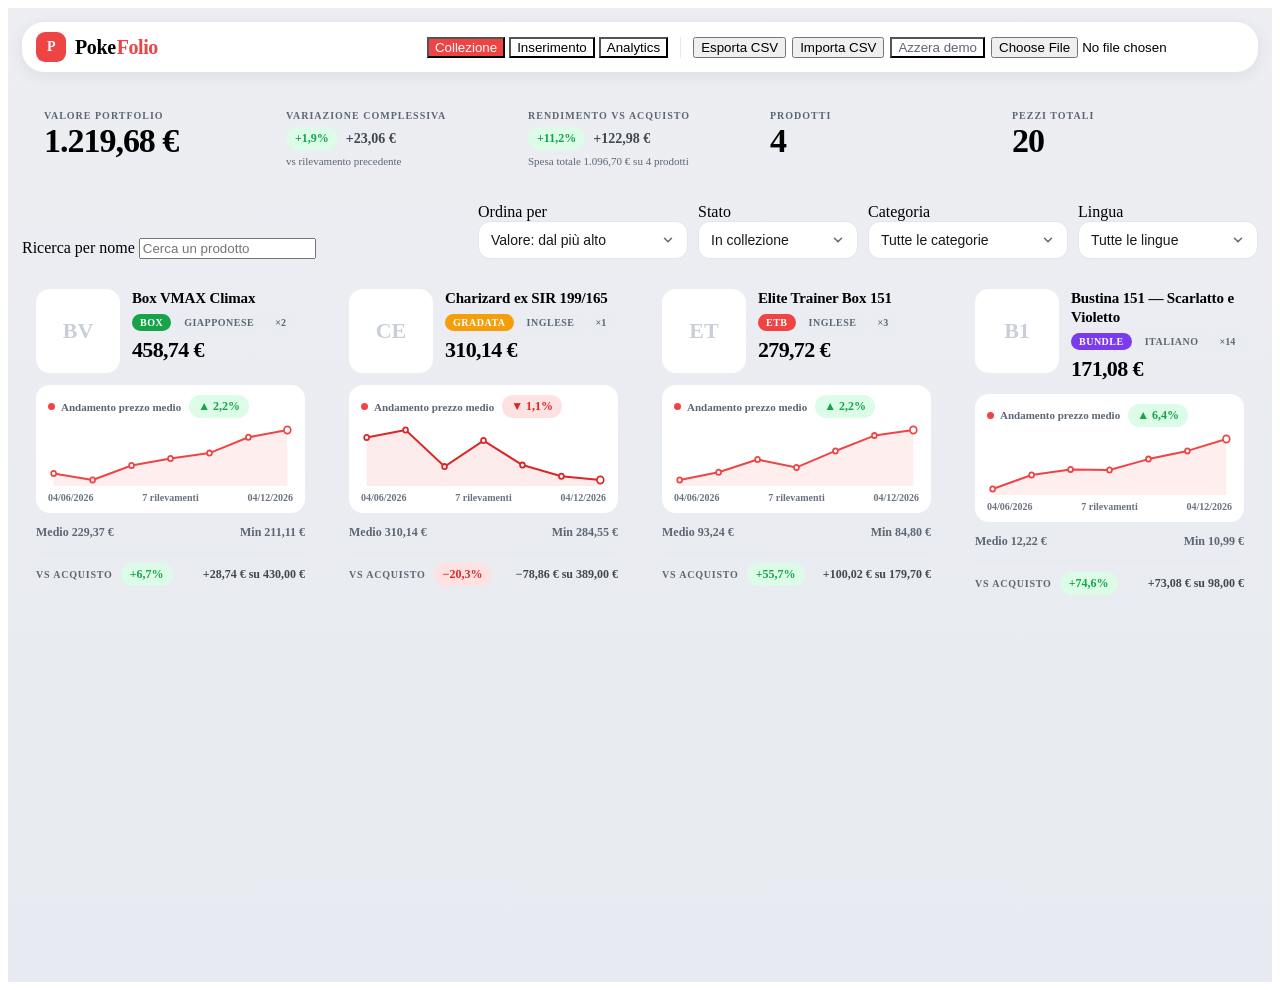
==== index.html @ 28021597 "Rename pokefolio/index.html to index.html" ====
<!DOCTYPE html>
<html lang="it">
<head>
<meta charset="utf-8">
<meta name="viewport" content="width=device-width, initial-scale=1">
<title>PokeFolio — Portfolio Pokémon</title>
<link rel="preconnect" href="https://fonts.googleapis.com">
<link rel="preconnect" href="https://fonts.gstatic.com" crossorigin>
<link href="https://fonts.googleapis.com/css2?family=Poppins:wght@400;500;600;700;800&display=swap" rel="stylesheet">
<link rel="stylesheet" href="style.css">
</head>
<body>
<div id="app"></div>
<script src="app.js"></script>
</body>
</html>
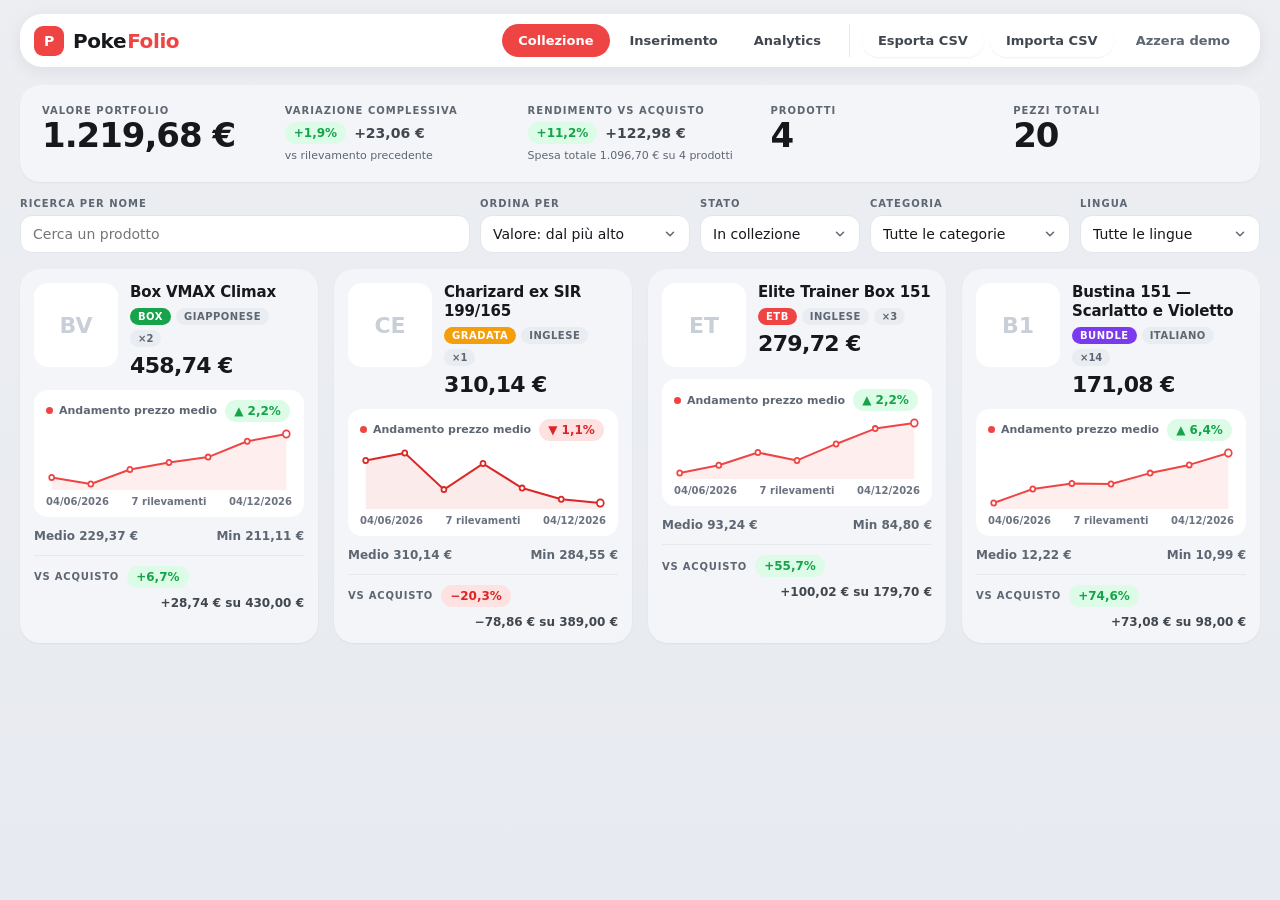
==== commit 38258545: "Update index.html" ====
--- a/index.html
+++ b/index.html
@@ -7,10 +7,10 @@
 <link rel="preconnect" href="https://fonts.googleapis.com">
 <link rel="preconnect" href="https://fonts.gstatic.com" crossorigin>
 <link href="https://fonts.googleapis.com/css2?family=Poppins:wght@400;500;600;700;800&display=swap" rel="stylesheet">
-<link rel="stylesheet" href="style.css">
+<link rel="stylesheet" href="style.css?v=3">
 </head>
 <body>
 <div id="app"></div>
-<script src="app.js"></script>
+<script src="app.js?v=3"></script>
 </body>
 </html>
--- a/style.css
+++ b/style.css
@@ -0,0 +1,28 @@
+html, body { background: #eceef2; margin: 0; }
+body { font-family: 'Poppins', system-ui, sans-serif; color: #16181c; -webkit-font-smoothing: antialiased; }
+* { box-sizing: border-box; }
+.num { font-variant-numeric: tabular-nums; }
+input, select, textarea, button { font-family: inherit; }
+
+.pk-in { width: 100%; box-sizing: border-box; border: 1px solid #e2e5ea; background: #fff; border-radius: 12px; padding: 10px 12px; font-size: 14px; font-weight: 500; color: #16181c; outline: none; }
+.pk-in:focus-visible { border-color: #ef4444; outline: 2px solid rgba(239,68,68,0.25); outline-offset: 1px; }
+.pk-lb { display: block; font-size: 10px; font-weight: 700; letter-spacing: 0.1em; text-transform: uppercase; color: #5d6672; margin-bottom: 6px; }
+.pk-btn { border: 0; cursor: pointer; border-radius: 999px; padding: 9px 16px; font-size: 13px; font-weight: 700; background: #fff; color: #40474f; box-shadow: 0 1px 2px rgba(20,24,32,0.06); }
+.pk-btn:hover { background: #f6f7f9; color: #16181c; }
+.pk-btn:active { transform: translateY(1px); }
+.pk-btn:focus-visible { outline: 2px solid #ef4444; outline-offset: 2px; }
+.pk-red { background: #ef4444; color: #fff; }
+.pk-red:hover { background: #dc2626; color: #fff; }
+.pk-card { background: #f4f5f8; border-radius: 20px; box-shadow: 0 1px 2px rgba(20,24,32,0.05); }
+a { color: #ef4444; text-decoration: none; font-weight: 600; }
+a:hover { color: #dc2626; text-decoration: underline; }
+table.pk-t { width: 100%; border-collapse: collapse; font-size: 13px; }
+table.pk-t th { text-align: left; font-size: 10px; font-weight: 700; letter-spacing: 0.09em; text-transform: uppercase; color: #5d6672; padding: 0 10px 8px; }
+table.pk-t td { padding: 10px; border-top: 1px solid #e6e9ee; font-weight: 500; }
+
+/* dropdown / calendar option hover (data-driven, since inline style-hover isn't native CSS) */
+.pk-opt:hover { background: #f4f5f8; }
+.pk-daybtn:hover { background: #f4f5f8; }
+.pk-legend:hover { background: #f4f5f8; }
+
+.pk-hidden-file { display: none; }
